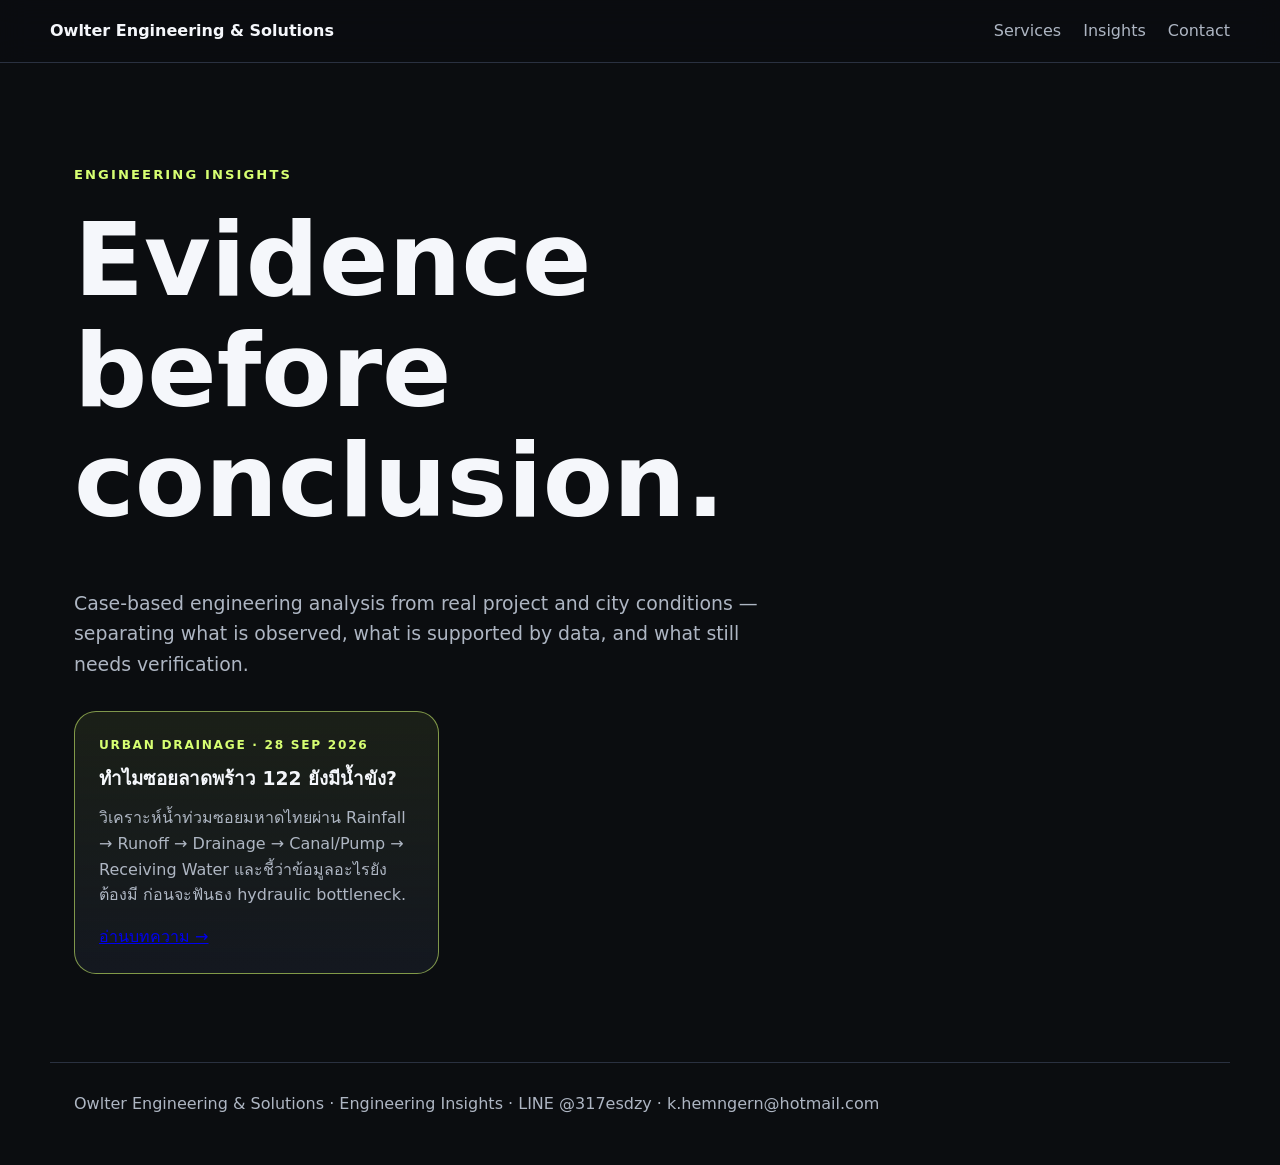
==== insights/index.html @ 8716a640 "Add Engineering Insights hub" ====
<!doctype html>
<html lang="th">
<head>
  <meta charset="utf-8" />
  <meta name="viewport" content="width=device-width,initial-scale=1" />
  <meta name="description" content="Owlter Engineering Insights — บทความวิเคราะห์ปัญหาโครงการ เมือง อาคาร และงานวิศวกรรมด้วยหลักฐาน ข้อมูล และ engineering judgment" />
  <title>Engineering Insights | Owlter Engineering & Solutions</title>
  <link rel="stylesheet" href="/styles.css" />
</head>
<body>
  <header class="nav">
    <a class="brand" href="/">Owlter Engineering & Solutions</a>
    <nav><a href="/#services">Services</a><a href="/insights/">Insights</a><a href="/#contact">Contact</a></nav>
  </header>
  <main>
    <section class="section">
      <p class="eyebrow">ENGINEERING INSIGHTS</p>
      <h1 class="article-title">Evidence before conclusion.</h1>
      <p class="lead">Case-based engineering analysis from real project and city conditions — separating what is observed, what is supported by data, and what still needs verification.</p>
      <div class="grid three insight-list">
        <article class="card featured">
          <p class="card-kicker">URBAN DRAINAGE · 28 SEP 2026</p>
          <h3>ทำไมซอยลาดพร้าว 122 ยังมีน้ำขัง?</h3>
          <p>วิเคราะห์น้ำท่วมซอยมหาดไทยผ่าน Rainfall → Runoff → Drainage → Canal/Pump → Receiving Water และชี้ว่าข้อมูลอะไรยังต้องมี ก่อนจะฟันธง hydraulic bottleneck.</p>
          <a class="text-link" href="/insights/ladprao-122-flood-drainage-analysis.html">อ่านบทความ →</a>
        </article>
      </div>
    </section>
  </main>
  <footer>Owlter Engineering & Solutions · Engineering Insights · LINE @317esdzy · k.hemngern@hotmail.com</footer>
</body>
</html>
---- styles.css ----
:root{--bg:#0b0d10;--panel:#141820;--text:#f5f7fb;--muted:#aeb6c3;--line:#2a3140;--accent:#d7ff72;--max:1180px}*{box-sizing:border-box}html{scroll-behavior:smooth}body{margin:0;background:var(--bg);color:var(--text);font-family:Inter,ui-sans-serif,system-ui,-apple-system,BlinkMacSystemFont,"Segoe UI",sans-serif;line-height:1.6}.nav{position:sticky;top:0;z-index:10;display:flex;justify-content:space-between;align-items:center;padding:18px max(24px,calc((100vw - var(--max))/2));background:rgba(11,13,16,.88);backdrop-filter:blur(14px);border-bottom:1px solid var(--line)}.brand{font-weight:800;color:var(--text);text-decoration:none}.nav nav{display:flex;gap:22px}.nav nav a{color:var(--muted);text-decoration:none}.nav nav a:hover{color:var(--text)}main{max-width:var(--max);margin:0 auto}.section{padding:88px 24px}.hero{min-height:82vh;display:grid;grid-template-columns:1.15fr .85fr;gap:42px;align-items:center}.eyebrow{font-size:.82rem;letter-spacing:.16em;font-weight:800;color:var(--accent)}h1,h2,h3{line-height:1.08;margin:.2em 0 .5em}h1{font-size:clamp(3rem,8vw,6.5rem);max-width:9ch}h2{font-size:clamp(2rem,4vw,3.8rem);max-width:14ch}.lead{font-size:1.18rem;color:var(--muted);max-width:700px}.cta-row{display:flex;gap:14px;margin-top:28px;flex-wrap:wrap}.btn{display:inline-block;padding:13px 18px;border-radius:999px;text-decoration:none;font-weight:800}.primary{background:var(--accent);color:#111}.ghost{border:1px solid var(--line);color:var(--text)}.hero-card,.contact-visual-wrap{background:linear-gradient(180deg,#171c24,#101319);border:1px solid var(--line);border-radius:28px;padding:18px}.hero-card img,.contact-visual-wrap img{width:100%;display:block;border-radius:18px}.grid.three,.grid.four{display:grid;gap:18px;margin-top:32px}.grid.three{grid-template-columns:repeat(3,1fr)}.grid.four{grid-template-columns:repeat(4,1fr)}.card{background:var(--panel);border:1px solid var(--line);border-radius:22px;padding:24px}.card p{color:var(--muted)}.card.featured{border-color:rgba(215,255,114,.55);background:linear-gradient(180deg,rgba(215,255,114,.08),var(--panel))}.card-kicker{margin:0 0 14px!important;color:var(--accent)!important;font-size:.76rem;letter-spacing:.14em;font-weight:800}.review-band{display:grid;grid-template-columns:.9fr 1.1fr;gap:48px;align-items:start;border-top:1px solid var(--line)}.review-list{display:grid;grid-template-columns:1fr 1fr;gap:14px}.review-list p{margin:0;background:var(--panel);border:1px solid var(--line);border-radius:18px;padding:18px;color:var(--muted)}.review-list strong{display:block;color:var(--text);margin-bottom:4px}.process{border-top:1px solid var(--line);border-bottom:1px solid var(--line)}.flow{display:flex;flex-wrap:wrap;gap:12px;align-items:center;margin-top:30px}.flow span{background:var(--panel);border:1px solid var(--line);border-radius:999px;padding:10px 14px}.flow b{color:var(--accent)}.contact{display:grid;grid-template-columns:1fr 1fr;gap:40px;align-items:center}footer{max-width:var(--max);margin:0 auto;padding:28px 24px 48px;color:var(--muted);border-top:1px solid var(--line)}@media(max-width:1000px){.grid.four{grid-template-columns:repeat(2,1fr)}}@media(max-width:850px){.nav{padding:16px 20px}.nav nav{gap:12px;font-size:.92rem}.hero,.contact,.review-band{grid-template-columns:1fr}.hero{min-height:auto;padding-top:64px}.grid.three,.grid.four,.review-list{grid-template-columns:1fr}.section{padding:64px 20px}h1{font-size:clamp(2.8rem,15vw,5rem)}}
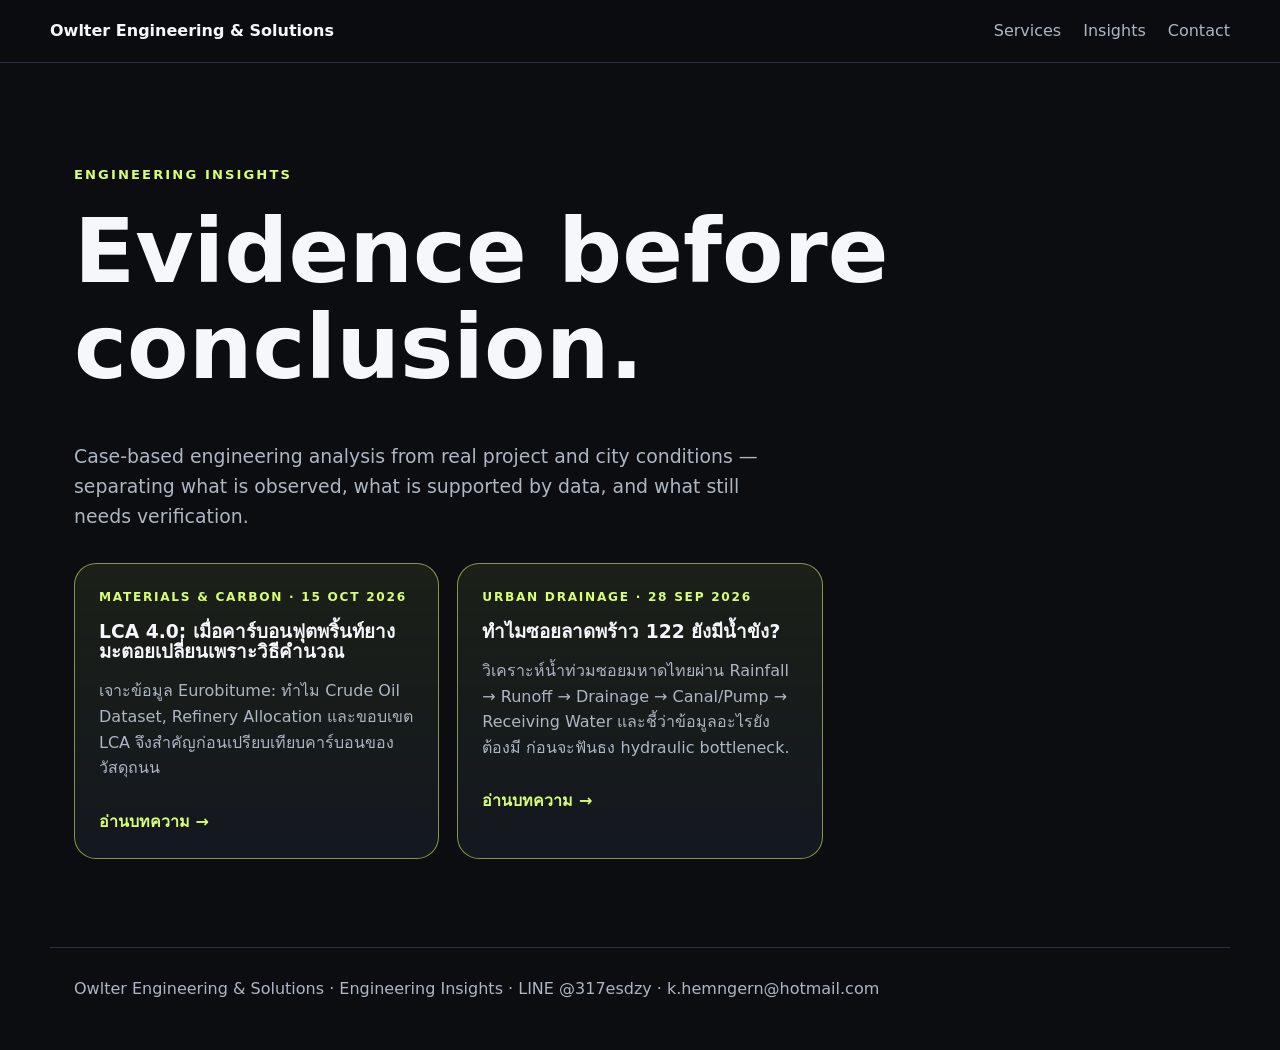
==== commit f51dd07f: "Feature Thai bitumen LCA analysis in Owlter Insights" ====
--- a/insights/index.html
+++ b/insights/index.html
@@ -19,6 +19,12 @@
       <p class="lead">Case-based engineering analysis from real project and city conditions — separating what is observed, what is supported by data, and what still needs verification.</p>
       <div class="grid three insight-list">
         <article class="card featured">
+          <p class="card-kicker">MATERIALS &amp; CARBON · 15 OCT 2026</p>
+          <h3>LCA 4.0: เมื่อคาร์บอนฟุตพริ้นท์ยางมะตอยเปลี่ยนเพราะวิธีคำนวณ</h3>
+          <p>เจาะข้อมูล Eurobitume: ทำไม Crude Oil Dataset, Refinery Allocation และขอบเขต LCA จึงสำคัญก่อนเปรียบเทียบคาร์บอนของวัสดุถนน</p>
+          <a class="text-link" href="/insights/bitumen-lca-4-carbon-accounting.html">อ่านบทความ →</a>
+        </article>
+        <article class="card featured">
           <p class="card-kicker">URBAN DRAINAGE · 28 SEP 2026</p>
           <h3>ทำไมซอยลาดพร้าว 122 ยังมีน้ำขัง?</h3>
           <p>วิเคราะห์น้ำท่วมซอยมหาดไทยผ่าน Rainfall → Runoff → Drainage → Canal/Pump → Receiving Water และชี้ว่าข้อมูลอะไรยังต้องมี ก่อนจะฟันธง hydraulic bottleneck.</p>
--- a/styles.css
+++ b/styles.css
@@ -1 +1,38 @@
-:root{--bg:#0b0d10;--panel:#141820;--text:#f5f7fb;--muted:#aeb6c3;--line:#2a3140;--accent:#d7ff72;--max:1180px}*{box-sizing:border-box}html{scroll-behavior:smooth}body{margin:0;background:var(--bg);color:var(--text);font-family:Inter,ui-sans-serif,system-ui,-apple-system,BlinkMacSystemFont,"Segoe UI",sans-serif;line-height:1.6}.nav{position:sticky;top:0;z-index:10;display:flex;justify-content:space-between;align-items:center;padding:18px max(24px,calc((100vw - var(--max))/2));background:rgba(11,13,16,.88);backdrop-filter:blur(14px);border-bottom:1px solid var(--line)}.brand{font-weight:800;color:var(--text);text-decoration:none}.nav nav{display:flex;gap:22px}.nav nav a{color:var(--muted);text-decoration:none}.nav nav a:hover{color:var(--text)}main{max-width:var(--max);margin:0 auto}.section{padding:88px 24px}.hero{min-height:82vh;display:grid;grid-template-columns:1.15fr .85fr;gap:42px;align-items:center}.eyebrow{font-size:.82rem;letter-spacing:.16em;font-weight:800;color:var(--accent)}h1,h2,h3{line-height:1.08;margin:.2em 0 .5em}h1{font-size:clamp(3rem,8vw,6.5rem);max-width:9ch}h2{font-size:clamp(2rem,4vw,3.8rem);max-width:14ch}.lead{font-size:1.18rem;color:var(--muted);max-width:700px}.cta-row{display:flex;gap:14px;margin-top:28px;flex-wrap:wrap}.btn{display:inline-block;padding:13px 18px;border-radius:999px;text-decoration:none;font-weight:800}.primary{background:var(--accent);color:#111}.ghost{border:1px solid var(--line);color:var(--text)}.hero-card,.contact-visual-wrap{background:linear-gradient(180deg,#171c24,#101319);border:1px solid var(--line);border-radius:28px;padding:18px}.hero-card img,.contact-visual-wrap img{width:100%;display:block;border-radius:18px}.grid.three,.grid.four{display:grid;gap:18px;margin-top:32px}.grid.three{grid-template-columns:repeat(3,1fr)}.grid.four{grid-template-columns:repeat(4,1fr)}.card{background:var(--panel);border:1px solid var(--line);border-radius:22px;padding:24px}.card p{color:var(--muted)}.card.featured{border-color:rgba(215,255,114,.55);background:linear-gradient(180deg,rgba(215,255,114,.08),var(--panel))}.card-kicker{margin:0 0 14px!important;color:var(--accent)!important;font-size:.76rem;letter-spacing:.14em;font-weight:800}.review-band{display:grid;grid-template-columns:.9fr 1.1fr;gap:48px;align-items:start;border-top:1px solid var(--line)}.review-list{display:grid;grid-template-columns:1fr 1fr;gap:14px}.review-list p{margin:0;background:var(--panel);border:1px solid var(--line);border-radius:18px;padding:18px;color:var(--muted)}.review-list strong{display:block;color:var(--text);margin-bottom:4px}.process{border-top:1px solid var(--line);border-bottom:1px solid var(--line)}.flow{display:flex;flex-wrap:wrap;gap:12px;align-items:center;margin-top:30px}.flow span{background:var(--panel);border:1px solid var(--line);border-radius:999px;padding:10px 14px}.flow b{color:var(--accent)}.contact{display:grid;grid-template-columns:1fr 1fr;gap:40px;align-items:center}footer{max-width:var(--max);margin:0 auto;padding:28px 24px 48px;color:var(--muted);border-top:1px solid var(--line)}@media(max-width:1000px){.grid.four{grid-template-columns:repeat(2,1fr)}}@media(max-width:850px){.nav{padding:16px 20px}.nav nav{gap:12px;font-size:.92rem}.hero,.contact,.review-band{grid-template-columns:1fr}.hero{min-height:auto;padding-top:64px}.grid.three,.grid.four,.review-list{grid-template-columns:1fr}.section{padding:64px 20px}h1{font-size:clamp(2.8rem,15vw,5rem)}}+:root{--bg:#0b0d10;--panel:#141820;--text:#f5f7fb;--muted:#aeb6c3;--line:#2a3140;--accent:#d7ff72;--max:1180px}*{box-sizing:border-box}html{scroll-behavior:smooth}body{margin:0;background:var(--bg);color:var(--text);font-family:Inter,ui-sans-serif,system-ui,-apple-system,BlinkMacSystemFont,"Segoe UI",sans-serif;line-height:1.6}.nav{position:sticky;top:0;z-index:10;display:flex;justify-content:space-between;align-items:center;padding:18px max(24px,calc((100vw - var(--max))/2));background:rgba(11,13,16,.88);backdrop-filter:blur(14px);border-bottom:1px solid var(--line)}.brand{font-weight:800;color:var(--text);text-decoration:none}.nav nav{display:flex;gap:22px}.nav nav a{color:var(--muted);text-decoration:none}.nav nav a:hover{color:var(--text)}main{max-width:var(--max);margin:0 auto}.section{padding:88px 24px}.hero{min-height:82vh;display:grid;grid-template-columns:1.15fr .85fr;gap:42px;align-items:center}.eyebrow{font-size:.82rem;letter-spacing:.16em;font-weight:800;color:var(--accent)}h1,h2,h3{line-height:1.08;margin:.2em 0 .5em}h1{font-size:clamp(3rem,8vw,6.5rem);max-width:9ch}h2{font-size:clamp(2rem,4vw,3.8rem);max-width:14ch}.lead{font-size:1.18rem;color:var(--muted);max-width:700px}.cta-row{display:flex;gap:14px;margin-top:28px;flex-wrap:wrap}.btn{display:inline-block;padding:13px 18px;border-radius:999px;text-decoration:none;font-weight:800}.primary{background:var(--accent);color:#111}.ghost{border:1px solid var(--line);color:var(--text)}.hero-card,.contact-visual-wrap{background:linear-gradient(180deg,#171c24,#101319);border:1px solid var(--line);border-radius:28px;padding:18px}.hero-card img,.contact-visual-wrap img{width:100%;display:block;border-radius:18px}.grid.three,.grid.four{display:grid;gap:18px;margin-top:32px}.grid.three{grid-template-columns:repeat(3,1fr)}.grid.four{grid-template-columns:repeat(4,1fr)}.card{background:var(--panel);border:1px solid var(--line);border-radius:22px;padding:24px}.card p{color:var(--muted)}.card.featured{border-color:rgba(215,255,114,.55);background:linear-gradient(180deg,rgba(215,255,114,.08),var(--panel))}.card-kicker{margin:0 0 14px!important;color:var(--accent)!important;font-size:.76rem;letter-spacing:.14em;font-weight:800}.review-band{display:grid;grid-template-columns:.9fr 1.1fr;gap:48px;align-items:start;border-top:1px solid var(--line)}.review-list{display:grid;grid-template-columns:1fr 1fr;gap:14px}.review-list p{margin:0;background:var(--panel);border:1px solid var(--line);border-radius:18px;padding:18px;color:var(--muted)}.review-list strong{display:block;color:var(--text);margin-bottom:4px}.process{border-top:1px solid var(--line);border-bottom:1px solid var(--line)}.flow{display:flex;flex-wrap:wrap;gap:12px;align-items:center;margin-top:30px}.flow span{background:var(--panel);border:1px solid var(--line);border-radius:999px;padding:10px 14px}.flow b{color:var(--accent)}.contact{display:grid;grid-template-columns:1fr 1fr;gap:40px;align-items:center}footer{max-width:var(--max);margin:0 auto;padding:28px 24px 48px;color:var(--muted);border-top:1px solid var(--line)}@media(max-width:1000px){.grid.four{grid-template-columns:repeat(2,1fr)}}@media(max-width:850px){.nav{padding:16px 20px}.nav nav{gap:12px;font-size:.92rem}.hero,.contact,.review-band{grid-template-columns:1fr}.hero{min-height:auto;padding-top:64px}.grid.three,.grid.four,.review-list{grid-template-columns:1fr}.section{padding:64px 20px}h1{font-size:clamp(2.8rem,15vw,5rem)}}.article-page{max-width:900px;margin:0 auto}.article-title{max-width:14ch;font-size:clamp(2.8rem,7vw,5.8rem)}.article-page>p{font-size:1.04rem}.article-page h2{margin-top:2.2em;max-width:18ch}.article-page blockquote{margin:32px 0;padding:24px;border-left:4px solid var(--accent);background:var(--panel);border-radius:0 18px 18px 0;font-size:1.25rem;font-weight:700}.article-note{margin-top:36px;padding:20px;border:1px solid var(--line);border-radius:18px;color:var(--muted);background:#101319}.text-link{display:inline-block;margin-top:12px;color:var(--accent);font-weight:800;text-decoration:none}.text-link:hover{text-decoration:underline}.insight-list .card{min-height:100%}
+.case-study{border-top:1px solid var(--line);border-bottom:1px solid var(--line)}
+.case-study-head{display:grid;grid-template-columns:1.1fr .9fr;gap:38px;align-items:end}
+.case-study-head h2{max-width:16ch}
+.case-metrics{display:grid;grid-template-columns:1fr 1fr;gap:12px}
+.case-metrics div{background:var(--panel);border:1px solid var(--line);border-radius:18px;padding:18px}
+.case-metrics span{display:block;color:var(--muted);font-size:.72rem;letter-spacing:.11em;font-weight:800}
+.case-metrics strong{display:block;margin-top:6px;font-size:1.35rem;color:var(--text)}
+.case-visual{margin-top:32px;background:#e9ddcf;border-radius:28px;overflow:hidden;border:1px solid var(--line)}
+.case-visual img{width:100%;display:block}
+.case-grid{display:grid;grid-template-columns:repeat(3,1fr);gap:18px;margin-top:24px}
+.case-formula{display:flex;flex-wrap:wrap;gap:10px;align-items:center;margin-top:24px}
+.case-formula span{background:var(--panel);border:1px solid var(--line);border-radius:999px;padding:9px 13px;font-size:.93rem}
+.case-formula b{color:var(--accent)}
+.case-note{margin-top:20px;color:var(--muted);font-size:.92rem;max-width:900px}
+@media(max-width:850px){.case-study-head,.case-grid{grid-template-columns:1fr}.case-metrics{grid-template-columns:1fr 1fr}}
+@media(max-width:520px){.case-metrics{grid-template-columns:1fr}.case-formula b{display:none}}
+
+
+.content-system{border-top:1px solid var(--line);border-bottom:1px solid var(--line)}
+.content-system-head{display:grid;grid-template-columns:1.15fr .85fr;gap:36px;align-items:end}
+.content-badge{justify-self:end;border:1px solid rgba(215,255,114,.55);background:rgba(215,255,114,.08);color:var(--accent);padding:14px 18px;border-radius:999px;font-weight:800;letter-spacing:.08em}
+.system-flow{display:flex;flex-wrap:wrap;gap:10px;align-items:center;margin:32px 0 24px}
+.system-flow span{background:var(--panel);border:1px solid var(--line);border-radius:999px;padding:10px 14px}
+.system-flow b{color:var(--accent)}
+.content-grid{display:grid;grid-template-columns:repeat(4,1fr);gap:18px}
+.case-panel{margin-top:26px;display:grid;grid-template-columns:1.05fr .95fr;gap:26px;background:linear-gradient(180deg,rgba(215,255,114,.06),var(--panel));border:1px solid rgba(215,255,114,.25);border-radius:26px;padding:28px}
+.case-panel h3{font-size:clamp(1.7rem,3vw,2.5rem)}
+.case-panel p{color:var(--muted)}
+.case-stat-grid{display:grid;grid-template-columns:repeat(3,1fr);gap:12px}
+.case-stat-grid div{background:#101319;border:1px solid var(--line);border-radius:18px;padding:18px}
+.case-stat-grid strong{display:block;font-size:1.7rem;color:var(--accent)}
+.case-stat-grid span{display:block;color:var(--muted);font-size:.83rem;margin-top:3px}
+.content-note{margin-top:22px;color:var(--muted);max-width:980px}
+.content-note strong{color:var(--text)}
+@media(max-width:1000px){.content-grid{grid-template-columns:repeat(2,1fr)}}
+@media(max-width:850px){.content-system-head,.case-panel{grid-template-columns:1fr}.content-badge{justify-self:start}.content-grid{grid-template-columns:1fr}.case-stat-grid{grid-template-columns:repeat(2,1fr)}}
+@media(max-width:520px){.case-stat-grid{grid-template-columns:1fr}.system-flow b{display:none}}
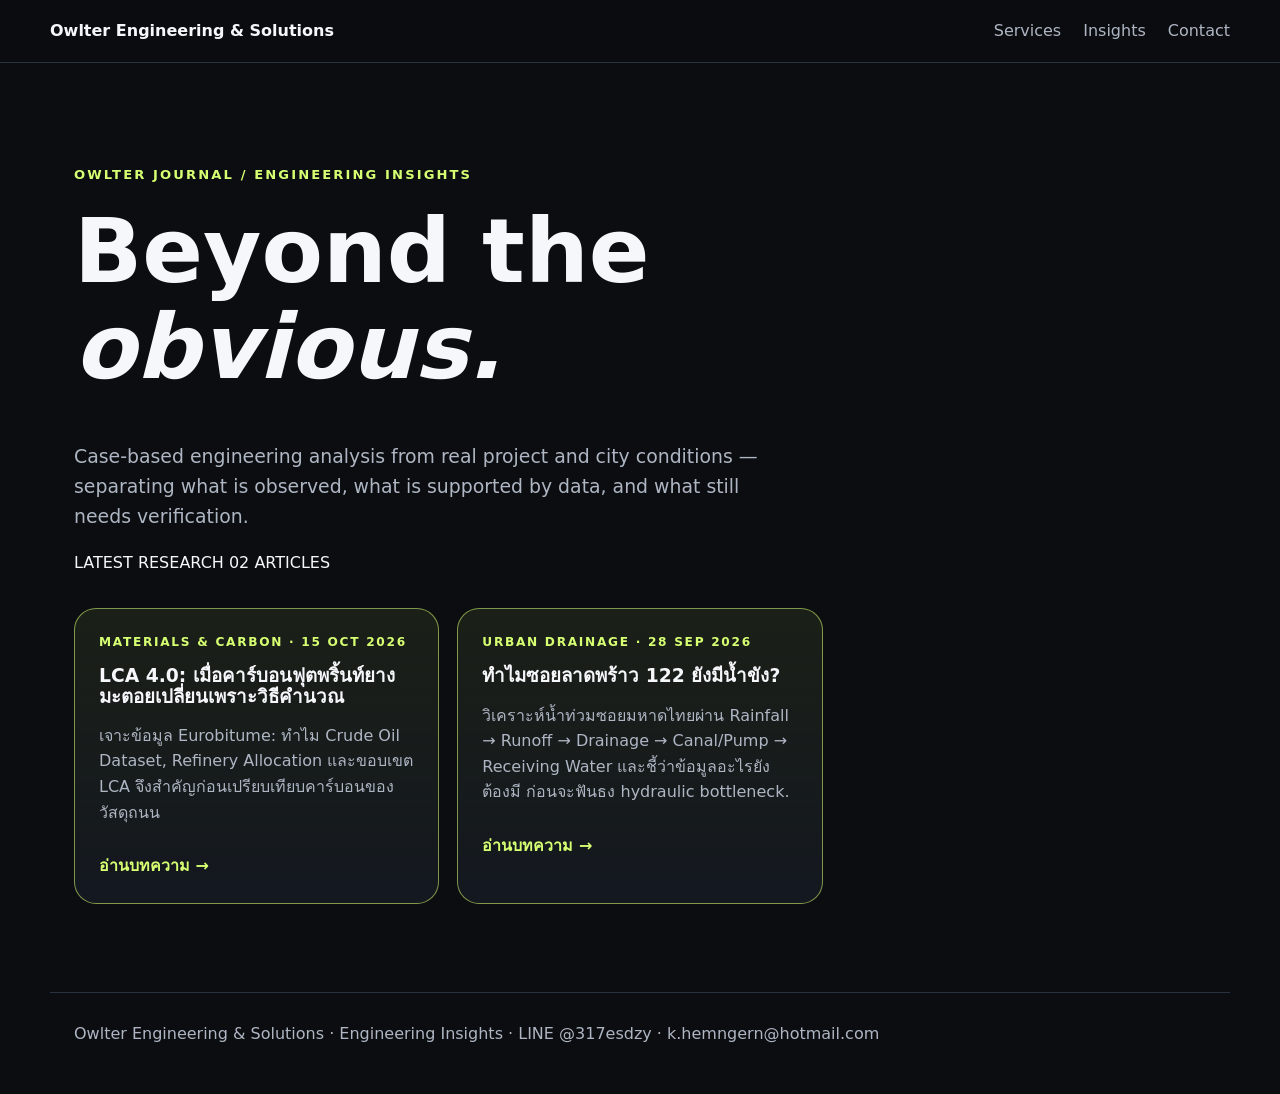
==== commit 25c4aa8b: "Redesign Owlter Insights with premium editorial typography and responsive layout" ====
--- a/insights/index.html
+++ b/insights/index.html
@@ -7,16 +7,17 @@
   <title>Engineering Insights | Owlter Engineering & Solutions</title>
   <link rel="stylesheet" href="/styles.css" />
 </head>
-<body>
+<body class="owl-editorial">
   <header class="nav">
     <a class="brand" href="/">Owlter Engineering & Solutions</a>
     <nav><a href="/#services">Services</a><a href="/insights/">Insights</a><a href="/#contact">Contact</a></nav>
   </header>
   <main>
-    <section class="section">
-      <p class="eyebrow">ENGINEERING INSIGHTS</p>
-      <h1 class="article-title">Evidence before conclusion.</h1>
+    <section class="section ed-index">
+      <p class="eyebrow">OWLTER JOURNAL / ENGINEERING INSIGHTS</p>
+      <h1 class="article-title">Beyond the <em>obvious.</em></h1>
       <p class="lead">Case-based engineering analysis from real project and city conditions — separating what is observed, what is supported by data, and what still needs verification.</p>
+      <p class="ed-section-label">LATEST RESEARCH <span>02 ARTICLES</span></p>
       <div class="grid three insight-list">
         <article class="card featured">
           <p class="card-kicker">MATERIALS &amp; CARBON · 15 OCT 2026</p>
